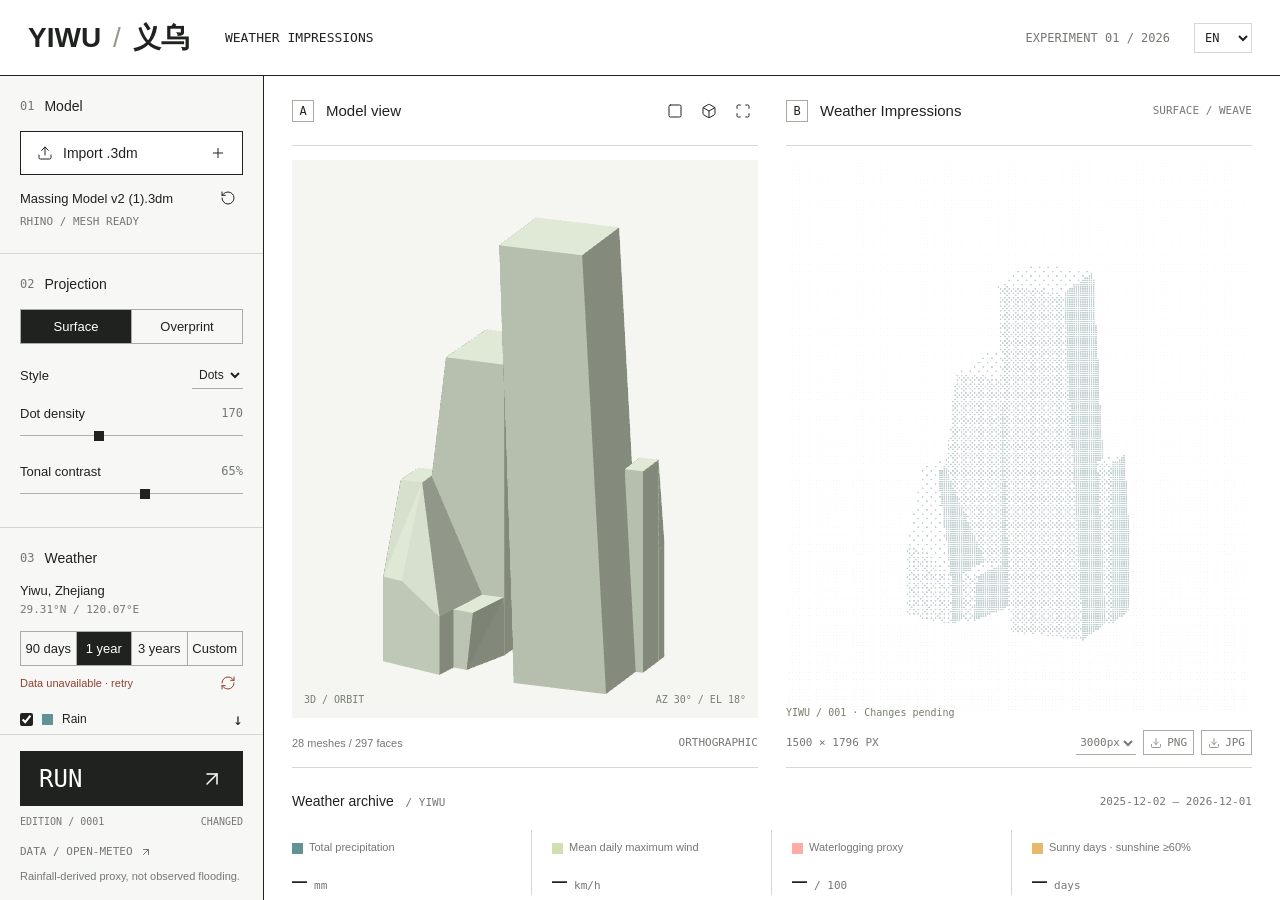
==== index.html @ 18958298 "Add configurable woven weather marks and updated palette" ====
<!doctype html>
<html lang="en">
<head>
  <meta charset="UTF-8">

  <meta name="viewport" content="width=device-width, initial-scale=1">
  <title>YIWU / Weather Impressions / 2</title>
  <meta name="description" content="义乌气象与三维建筑的点阵印象实验。">
  <link rel="icon" href="data:image/svg+xml,%3Csvg xmlns='http://www.w3.org/2000/svg' viewBox='0 0 32 32'%3E%3Cpath fill='%23191919' d='M0 0h32v32H0z'/%3E%3Ccircle cx='10' cy='10' r='4' fill='%2371d0f1'/%3E%3Ccircle cx='22' cy='10' r='4' fill='%23fbf398'/%3E%3Ccircle cx='10' cy='22' r='4' fill='%23BDDA78'/%3E%3Ccircle cx='22' cy='22' r='4' fill='%23a182bb'/%3E%3C/svg%3E">
  <link rel="stylesheet" href="./style.css">
  <link rel="stylesheet" href="./patterns.css">
  <script type="importmap">{"imports":{"three":"./vendor/three.module.js"}}</script>
  <script src="./vendor/lucide.min.js" defer></script>
  <script src="./app.js" type="module"></script>
</head>
<body>
  <header class="masthead">
    <a class="wordmark" href="./">YIWU<span>/</span>义乌</a>
    <div class="mast-title">WEATHER IMPRESSIONS <span>气象印迹</span></div>
    <div class="header-end"><span class="edition mono">EXPERIMENT 01 / 2026</span><select id="language" aria-label="语言"><option value="en">EN</option><option value="zh">中文</option></select></div>
  </header>
  <div class="studio">
    <aside class="controls" aria-label="生成设置">
      <div class="control-scroll">
      <section>
        <h2><span class="mono">01</span> 模型 <small>MODEL</small></h2>
        <button id="upload" class="upload"><i data-lucide="upload"></i><span>导入 .3dm</span><i data-lucide="plus"></i></button>
        <input id="file" type="file" accept=".3dm" hidden>
        <div class="file-row"><span id="model-name">双塔 / 内置示例</span><button id="demo" class="icon" title="恢复默认模型" aria-label="恢复默认模型"><i data-lucide="rotate-ccw"></i></button></div>
        <p id="model-status" class="meta" role="status">DEMO GEOMETRY / Z-UP</p>
      </section>
      <section>
        <h2><span class="mono">02</span> 视图 <small>PROJECTION</small></h2>
        <div class="seg" role="group" aria-label="投影方式"><button data-mode="surface" class="active" aria-pressed="true">可见表面</button><button data-mode="layers" aria-pressed="false">多层叠印</button></div>
        <label class="control-row" for="style">生成风格<select id="style"><option value="dots">点阵 / Dots</option></select></label>
        <label class="range-label" for="density">点阵密度<output id="density-value">360</output></label>
        <input id="density" type="range" min="120" max="480" value="360" step="20">
        <label class="range-label" for="contrast">明暗对比<output id="contrast-value">65%</output></label>
        <input id="contrast" type="range" min="20" max="100" value="65">
        <div id="layer-control" hidden><label class="range-label" for="layers">叠印层数<output id="layers-value">6</output></label><input id="layers" type="range" min="3" max="12" value="6"></div>
      </section>
      <section>
        <h2><span class="mono">03</span> 气象 <small>WEATHER</small></h2>
        <div class="location"><span>义乌 · 浙江</span><span class="mono">29.31°N / 120.07°E</span></div>
        <div class="seg periods" role="group" aria-label="气象时间范围"><button data-period="90">90天</button><button data-period="365" class="active" aria-pressed="true">1年</button><button data-period="1095">3年</button><button data-period="custom">自定</button></div>
        <div id="custom-dates" class="date-fields" hidden><label>开始<input id="start-date" type="date" min="1940-01-01"></label><label>结束<input id="end-date" type="date" min="1940-01-01"></label><button id="apply-dates">应用日期</button></div>
        <div class="weather-status"><span id="weather-status" role="status">正在读取历史气象…</span><button id="refresh-weather" class="icon" title="重新读取气象数据" aria-label="重新读取气象数据"><i data-lucide="refresh-cw"></i></button></div>
        <div class="channels">
          <label><input type="checkbox" data-channel="rain" checked><span class="swatch rain"></span><span>降雨</span><span class="direction">↓</span></label>
          <label><input type="checkbox" data-channel="wind" checked><span class="swatch wind"></span><span>风</span><span class="direction">↔</span></label>
          <label><input type="checkbox" data-channel="flood" checked><span class="swatch flood"></span><span>积水潜势 <small>推算</small></span><span class="direction">↑</span></label>
          <label><input type="checkbox" data-channel="sun" checked><span class="swatch sun"></span><span>晴天</span><span class="direction">↓</span></label>
        </div>
        <label class="range-label" for="intensity">色彩强度<output id="intensity-value">95%</output></label>
        <input id="intensity" type="range" min="0" max="100" value="95">
      </section>
      <section id="pattern-controls"></section>
      </div>
      <div class="run-area"><button id="run" class="run"><span>RUN</span><i data-lucide="arrow-up-right"></i></button><div class="run-meta mono"><span id="seed-label">EDITION / 0000</span><span id="run-state">READY</span></div></div>
      <footer class="sidebar-footer"><a href="https://open-meteo.com/en/docs/historical-weather-api" target="_blank" rel="noreferrer">DATA / OPEN-METEO <i data-lucide="arrow-up-right"></i></a><span>积水潜势为降雨衍生指标，非洪水实测。</span></footer>
    </aside>
    <main>
      <div class="workspace">
        <section class="view model-view">
          <div class="view-heading"><h1><span class="mono">A</span> 模型视角</h1><div class="tools"><button class="icon" id="front" title="正视图" aria-label="正视图"><i data-lucide="square"></i></button><button class="icon" id="iso" title="轴测视图" aria-label="轴测视图"><i data-lucide="box"></i></button><button class="icon" id="fit" title="适配模型" aria-label="适配模型"><i data-lucide="maximize"></i></button></div></div>
          <div class="stage" id="model-stage"><div id="viewport" tabindex="0" aria-label="三维模型，可拖动旋转" role="img"></div><span class="stage-corner mono">3D / ORBIT</span><span id="angle-label" class="angle mono">AZ 0° / EL 0°</span></div>
          <div class="view-footer"><span id="geometry-info">内置建筑模型</span><span class="mono" id="camera-label">ORTHOGRAPHIC</span></div>
        </section>
        <section class="view print-view">
          <div class="view-heading"><h2><span class="mono">B</span> 气象印迹</h2><span class="mono" id="print-mode">SURFACE / DOTS</span></div>
          <div class="stage" id="print-stage"><canvas id="artwork" width="1500" height="1800" aria-label="气象点阵生成图"></canvas><span class="stage-corner mono" id="print-tag">YIWU / 001</span><div class="working" id="working" hidden>GENERATING<span>···</span></div></div>
          <div class="view-footer"><span id="print-info" class="mono">1500 × 1800 PX</span><div class="export-tools"><select id="resolution" aria-label="导出分辨率"><option value="1500">1500px</option><option value="3000" selected>3000px</option><option value="4500">4500px</option></select><button id="png" title="下载 PNG"><i data-lucide="download"></i>PNG</button><button id="jpeg" title="下载 JPEG"><i data-lucide="download"></i>JPG</button></div></div>
        </section>
      </div>
      <section class="climate-band" aria-label="历史气象概览">
        <div class="climate-title"><h2>气象档案 <span class="mono">/ YIWU</span></h2><span id="date-label" class="mono">—</span></div>
        <div class="metrics">
          <div><span class="metric-label"><i class="swatch rain"></i>累计降雨</span><strong id="rain-stat">—</strong><small>mm</small></div>
          <div><span class="metric-label"><i class="swatch wind"></i>日最大风速均值</span><strong id="wind-stat">—</strong><small id="wind-unit">km/h</small></div>
          <div><span class="metric-label"><i class="swatch flood"></i>积水潜势 · 推算</span><strong id="flood-stat">—</strong><small>/ 100</small></div>
          <div><span class="metric-label"><i class="swatch sun"></i>晴天 · 日照占比≥60%</span><strong id="sun-stat">—</strong><small>天</small></div>
        </div>
        <div class="timeline"><canvas id="weather-chart" height="60" aria-label="每日降雨时间序列"></canvas><span class="mono">PRECIPITATION / DAILY</span></div>
        <div class="data-credit"><span id="data-description">历史气象再分析数据</span><span id="data-age"></span></div>
      </section>
    </main>
  </div>
  <div id="toast" role="status" hidden></div>
</body>
</html>
---- style.css ----
:root{font-family:Arial,"Microsoft YaHei",sans-serif;color:#202220;background:#fff;font-size:14px;--line:#d5d7d2;--ink:#202220;--muted:#747872;--rain:#71d0f1;--wind:#bdda78;--flood:#a182bb;--sun:#fbf398;--mono:"Cascadia Code",Consolas,monospace}
*{box-sizing:border-box;letter-spacing:0}body{margin:0}button,input,select{font:inherit;color:inherit}button{border:1px solid var(--line);border-radius:0;background:#fff;cursor:pointer}button:hover{background:#eeefe9;border-color:#8c9187}button:disabled{opacity:.45;cursor:wait}button:focus-visible,a:focus-visible,input:focus-visible,select:focus-visible{outline:2px solid #527844;outline-offset:3px}button svg{width:16px;height:16px;stroke-width:1.5;flex:none}a{color:inherit}h1,h2,p{margin:0}.mono{font-family:var(--mono);font-size:12px;font-weight:400}.masthead{height:76px;border-bottom:1px solid var(--ink);display:flex;align-items:center;padding:0 28px;gap:36px}.wordmark{text-decoration:none;font-size:28px;font-weight:700;white-space:nowrap}.wordmark span{font-weight:400;padding:0 12px;color:#93988d}.mast-title{font:13px var(--mono)}.mast-title span{margin-left:20px;color:var(--muted)}.edition{margin-left:auto;color:var(--muted)}.studio{display:grid;grid-template-columns:264px minmax(0,1fr);min-height:calc(100vh - 76px)}.controls{background:#f7f8f5;border-right:1px solid var(--ink);display:flex;flex-direction:column}.controls section{padding:22px 20px;border-bottom:1px solid var(--line)}.controls h2{font-size:14px;font-weight:500;display:flex;align-items:center;gap:10px;margin-bottom:17px}.controls h2>.mono{color:var(--muted)}.controls h2 small{font:12px var(--mono);color:var(--muted);margin-left:auto}.upload{width:100%;display:flex;align-items:center;justify-content:space-between;height:44px;border-color:var(--ink)}.upload span{margin-right:auto;margin-left:10px}.upload svg{margin:0 10px}.upload svg:first-child{margin-right:0}.file-row{display:flex;align-items:center;justify-content:space-between;gap:8px;margin-top:8px}.file-row>span{white-space:nowrap;overflow:hidden;text-overflow:ellipsis;font-size:13px}.icon{width:30px;height:30px;flex:none;display:inline-flex;align-items:center;justify-content:center;border:0;background:transparent}.meta{font:11px/1.6 var(--mono);color:var(--muted);overflow-wrap:anywhere}.seg{display:flex;border:1px solid #a9aea5;min-width:0}.seg button{flex:1;border:0;border-right:1px solid #a9aea5;padding:9px 3px;background:transparent;font-size:13px;white-space:nowrap}.seg button:last-child{border-right:0}.seg button.active{background:var(--ink);color:#fff}.control-row{display:flex;align-items:center;justify-content:space-between;gap:6px;margin-top:18px;font-size:13px}select{background:transparent;border:0;border-bottom:1px solid #a9aea5;padding:5px 3px;font-size:12px;max-width:100%}.range-label{display:flex;justify-content:space-between;font-size:13px;margin-top:17px}.range-label output{font:12px var(--mono);color:var(--muted)}input[type=range]{appearance:none;height:16px;width:100%;margin:7px 0 0;background:transparent;cursor:pointer}input[type=range]::-webkit-slider-runnable-track{height:1px;background:#aeb2aa}input[type=range]::-webkit-slider-thumb{appearance:none;height:10px;width:10px;background:var(--ink);margin-top:-4px;border-radius:0}input[type=range]::-moz-range-track{height:1px;background:#aeb2aa}input[type=range]::-moz-range-thumb{height:10px;width:10px;border:0;background:var(--ink);border-radius:0}.location{display:flex;flex-direction:column;gap:5px;margin-bottom:15px;font-size:13px}.location .mono{font-size:11px;color:var(--muted)}.weather-status{display:flex;justify-content:space-between;align-items:center;font-size:11px;color:var(--muted);min-height:35px}.weather-status.error{color:#943f32}.channels{display:grid;gap:10px;margin:9px 0}.channels label{display:flex;align-items:center;gap:9px;font-size:13px;cursor:pointer}.channels input{width:13px;height:13px;margin:0;accent-color:var(--ink)}.swatch{display:inline-block;width:11px;height:11px;flex:none}.rain{background:var(--rain)}.wind{background:var(--wind)}.flood{background:var(--flood)}.sun{background:var(--sun)}.channels small{font-size:11px;color:var(--muted)}.direction{margin-left:auto;font:16px var(--mono)}.run-area{padding:20px}.run{width:100%;height:55px;background:var(--ink);color:#fff;border:1px solid var(--ink);display:flex;align-items:center;justify-content:space-between;padding:0 18px;font:24px var(--mono)}.run:hover{background:#353a32;color:var(--wind)}.run svg{width:24px;height:24px}.run-meta{display:flex;justify-content:space-between;margin-top:10px;font-size:10px;color:var(--muted)}.sidebar-footer{margin-top:auto;padding:2px 20px 20px;display:flex;flex-direction:column;gap:10px;font-size:11px;line-height:1.6;color:var(--muted)}.sidebar-footer a{display:flex;gap:7px;align-items:center;font:11px var(--mono);text-decoration:none}.sidebar-footer svg{width:12px;height:12px}main{min-width:0;padding:0 28px}.workspace{display:grid;grid-template-columns:1fr 1fr;gap:28px}.view{min-width:0}.view-heading{height:70px;display:flex;align-items:center;justify-content:space-between;gap:10px;border-bottom:1px solid var(--line)}.view-heading h1,.view-heading h2{font-size:15px;font-weight:500;display:flex;align-items:center;gap:12px}.view-heading h1>.mono,.view-heading h2>.mono{border:1px solid #a7aca2;width:22px;height:22px;display:grid;place-items:center}.view-heading>.mono{font-size:11px;color:var(--muted)}.tools{display:flex;gap:4px}.stage{position:relative;height:min(62vh,660px);min-height:380px;margin-top:14px;overflow:hidden;background:#fff}.model-view .stage{background:#f5f6f2}#viewport{position:absolute;inset:0;touch-action:none;cursor:grab;outline-offset:-4px}#viewport:active{cursor:grabbing}#viewport canvas{display:block;width:100%;height:100%}#artwork{width:100%;height:100%;object-fit:contain;display:block}.stage-corner{position:absolute;left:12px;bottom:13px;color:#777e70;font-size:10px;pointer-events:none}.angle{position:absolute;right:12px;bottom:13px;font-size:10px;color:#777e70;pointer-events:none}.print-view .stage-corner{left:0;bottom:0}.view-footer{min-height:50px;border-bottom:1px solid var(--line);display:flex;align-items:center;justify-content:space-between;gap:6px;font-size:11px;color:var(--muted)}.view-footer .mono{font-size:11px}.export-tools{display:flex;align-items:center;gap:7px;flex-wrap:wrap}.export-tools button{display:flex;align-items:center;gap:5px;padding:5px 6px;font:11px var(--mono);border-color:#a9aea5}.export-tools svg{width:12px;height:12px}.export-tools select{font:11px var(--mono);padding:4px 0}.climate-band{padding:25px 0 16px}.climate-title{display:flex;justify-content:space-between;align-items:center;gap:10px}.climate-title h2{font-size:14px;font-weight:500}.climate-title h2 span{color:var(--muted);font-size:11px;margin-left:8px}.climate-title>.mono{font-size:11px;color:var(--muted)}.metrics{display:grid;grid-template-columns:repeat(4,1fr);margin-top:21px}.metrics>div{border-right:1px solid var(--line);padding-left:20px}.metrics>div:first-child{padding-left:0}.metrics>div:last-child{border:0}.metric-label{display:flex;align-items:center;gap:6px;font-size:11px;color:var(--muted);min-height:28px}.metrics strong{font:25px var(--mono);font-weight:400}.metrics small{font:11px var(--mono);color:var(--muted);margin-left:7px}.timeline{position:relative;margin-top:20px;height:65px;border-bottom:1px solid var(--line)}#weather-chart{width:100%;height:50px;display:block}.timeline>span{position:absolute;right:0;bottom:4px;background:#fff;font-size:9px;color:var(--muted);padding-left:8px}.data-credit{display:flex;justify-content:space-between;gap:10px;font-size:10px;color:var(--muted);padding-top:9px;line-height:1.6}.date-fields{margin-top:12px;display:grid;gap:9px}.date-fields label{display:flex;flex-direction:column;gap:4px;font-size:12px}.date-fields input{width:100%;min-width:0;background:white;border:1px solid var(--line);padding:7px}.date-fields button{padding:8px}.working{position:absolute;inset:0;background:#ffffffbd;display:flex;align-items:center;justify-content:center;font:14px var(--mono)}.working span{margin-left:8px}#toast{position:fixed;bottom:24px;left:50%;transform:translateX(-50%);max-width:min(600px,90vw);background:#202220;color:#fff;padding:12px 20px;font-size:13px;line-height:1.6;z-index:20;box-shadow:0 3px 20px #0002}[hidden]{display:none!important}
.control-scroll{display:contents}
.header-end{margin-left:auto;display:flex;align-items:center;gap:24px}.header-end select{border:1px solid var(--line);padding:6px;font:12px var(--mono)}html[lang=en] .mast-title span{display:none}.metric-label{line-height:1.4;min-height:36px}.channels label{font-size:12px}.channels label span:not(.swatch):not(.direction){min-width:0}.controls h2 small{font-size:10px}.data-credit{flex-wrap:wrap}.print-view .stage-corner{font-size:10px}
html[lang=en] .controls h2 small{display:none}
@media(min-width:821px){body{overflow:hidden}.studio{height:calc(100dvh - 76px);min-height:0}.controls{height:100%;min-height:0}.control-scroll{display:block;overflow-y:auto;min-height:0;flex:1}.run-area{flex:none;border-top:1px solid var(--line);padding:16px 20px}.sidebar-footer{flex:none;margin:0;padding-bottom:14px}main{height:100%;overflow-y:auto}}
@media(min-width:1700px){main{padding:0 40px}.workspace{gap:40px}.stage{height:66vh;max-height:800px}}
@media(max-width:1150px){.studio{grid-template-columns:230px minmax(0,1fr)}.controls section{padding:18px 16px}main{padding:0 18px}.workspace{gap:18px}.masthead{padding:0 20px;gap:24px}.edition{display:none}.stage{height:52vh;min-height:340px}.view-heading>.mono{font-size:9px}.view-footer{align-items:flex-start;flex-direction:column;justify-content:center;padding:8px 0;min-height:66px}.metric-label{font-size:10px}.metrics>div{padding-left:10px}.metrics strong{font-size:20px}.metrics small{font-size:10px}.controls h2{gap:8px}}
@media(max-width:820px){.masthead{height:68px;padding:0 16px;gap:20px}.wordmark{font-size:24px}.mast-title{font-size:11px}.mast-title span{display:none}.studio{display:flex;flex-direction:column}.controls{border-right:0;border-bottom:1px solid var(--ink);display:grid;grid-template-columns:1fr 1fr}.controls section{border-right:1px solid var(--line);padding:16px}.controls section:nth-child(3){grid-column:1/3}.location{flex-direction:row;justify-content:space-between}.channels{display:grid;grid-template-columns:1fr 1fr;column-gap:24px}.run-area{padding:16px}.sidebar-footer{padding:16px;justify-content:center;margin:0}.workspace{gap:16px}.view-heading{height:58px}.stage{height:440px;min-height:0}.view-heading>.mono{display:none}.climate-band{padding-top:20px}.climate-title{align-items:flex-start;flex-direction:column}.metrics{grid-template-columns:1fr 1fr;gap:20px}.metrics>div:nth-child(odd){padding-left:0}.metrics>div:nth-child(even){border:0}.metric-label{font-size:11px}.metrics strong{font-size:24px}.data-credit{flex-direction:column;gap:2px}}
@media(max-width:540px){.mast-title{font-size:10px}.wordmark{font-size:23px}.wordmark span{padding:0 8px}.masthead{gap:16px}main{padding:0 16px}.workspace{grid-template-columns:1fr;gap:8px}.stage{height:440px}.view-heading>.mono{display:block}.view-footer{flex-direction:row;align-items:center;min-height:50px}.view-heading{height:52px}.controls h2 small{font-size:10px}.controls h2{font-size:13px}.seg button{font-size:12px}.file-row>span{font-size:11px}.control-row{font-size:12px;flex-wrap:wrap}.range-label{font-size:12px}.meta{font-size:9px}.run{height:52px}.run-meta{font-size:9px}.sidebar-footer{font-size:10px}.sidebar-footer a{font-size:10px}.location .mono{font-size:10px}.channels{gap:12px 20px}.export-tools{gap:5px}.export-tools button{padding:5px}.metrics{margin-top:12px}}
@media(max-width:540px){.mast-title{display:none}.header-end{gap:0}.view-heading>.mono{font-size:9px}.view-heading h2{font-size:14px}.upload svg:last-child{display:none}.upload span{white-space:nowrap}}
---- patterns.css ----
:root{--rain:#619394;--wind:#d0e0b1;--flood:#fdada4;--sun:#e8b86c}
#pattern-controls{min-width:0}
#pattern-controls h2{margin-bottom:14px}
.pattern-base-row,.pattern-color-row,.pattern-select-row{display:flex;align-items:center;justify-content:space-between;gap:8px;font-size:12px;min-width:0}
.pattern-base-row{padding-bottom:14px;border-bottom:1px solid var(--line)}
.pattern-color-value{display:flex;align-items:center;gap:8px;min-width:0}
.pattern-color-value output{font:10px var(--mono);color:var(--muted);white-space:nowrap}
#pattern-controls input[type=color]{appearance:none;width:26px;height:24px;flex:none;padding:2px;border:1px solid #a9aea5;background:#fff;cursor:pointer}
#pattern-controls input[type=color]::-webkit-color-swatch-wrapper{padding:0}
#pattern-controls input[type=color]::-webkit-color-swatch{border:0}
#pattern-controls input[type=color]::-moz-color-swatch{border:0}
.pattern-tabs{display:grid;grid-template-columns:repeat(4,minmax(0,1fr));gap:0;margin:14px 0 16px;border-bottom:1px solid #a9aea5}
.pattern-tabs button{display:flex;flex-direction:column;align-items:center;justify-content:center;gap:6px;min-width:0;height:48px;padding:5px 2px 8px;border:0;border-bottom:2px solid transparent;background:transparent;font-size:11px}
.pattern-tabs button[aria-selected=true]{border-bottom-color:var(--ink);font-weight:700}
.pattern-tabs button:hover{background:#e9ece6}
.pattern-tab-swatch{width:12px;height:5px;flex:none}
.pattern-select-row{margin-bottom:12px}
.pattern-select-row select{min-width:0;max-width:145px;width:65%;font-size:11px}
.pattern-range{margin-top:13px}
.pattern-range label{display:flex;justify-content:space-between;align-items:baseline;gap:7px;font-size:12px;line-height:1.3}
.pattern-range output{font:11px var(--mono);color:var(--muted);flex:none}
#pattern-controls input[type=range]{display:block;margin-top:5px}
.pattern-advanced{margin-top:15px;border-top:1px solid var(--line);padding-top:11px}
.pattern-advanced summary{font-size:11px;color:var(--muted);cursor:pointer;line-height:1.5}
.pattern-advanced summary:focus-visible{outline:2px solid #527844;outline-offset:3px}
.pattern-actions{display:flex;justify-content:flex-end;margin-top:8px;height:27px}
.pattern-actions .icon{width:27px;height:27px}
@media(max-width:820px){#pattern-controls{grid-column:1/3}.pattern-select-row select{width:auto;min-width:145px}.pattern-tabs{max-width:320px}.pattern-base-row,.pattern-color-row,.pattern-select-row,.pattern-range,.pattern-advanced,.pattern-actions{max-width:100%}.pattern-range label{font-size:12px}}
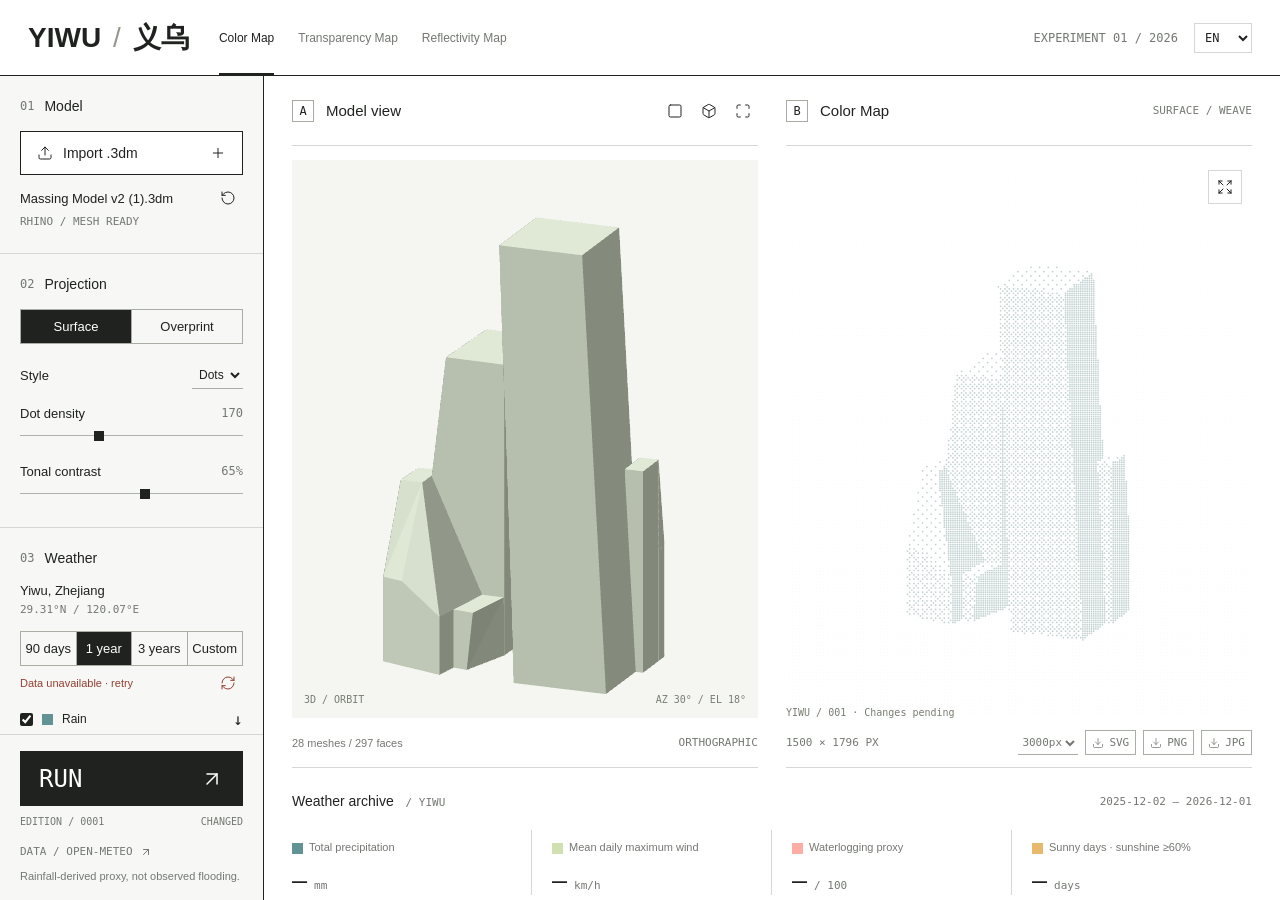
==== commit f3b09da0: "Fix cached wind menu compatibility and version published module graph" ====
--- a/index.html
+++ b/index.html
@@ -2,21 +2,22 @@
 <html lang="en">
 <head>
   <meta charset="UTF-8">
-
+  <base href="./">
   <meta name="viewport" content="width=device-width, initial-scale=1">
-  <title>YIWU / Weather Impressions / 2</title>
+  <title>YIWU / Color Map</title>
   <meta name="description" content="义乌气象与三维建筑的点阵印象实验。">
   <link rel="icon" href="data:image/svg+xml,%3Csvg xmlns='http://www.w3.org/2000/svg' viewBox='0 0 32 32'%3E%3Cpath fill='%23191919' d='M0 0h32v32H0z'/%3E%3Ccircle cx='10' cy='10' r='4' fill='%2371d0f1'/%3E%3Ccircle cx='22' cy='10' r='4' fill='%23fbf398'/%3E%3Ccircle cx='10' cy='22' r='4' fill='%23BDDA78'/%3E%3Ccircle cx='22' cy='22' r='4' fill='%23a182bb'/%3E%3C/svg%3E">
-  <link rel="stylesheet" href="./style.css">
-  <link rel="stylesheet" href="./patterns.css">
-  <script type="importmap">{"imports":{"three":"./vendor/three.module.js"}}</script>
+  <link rel="stylesheet" href="./style.css?v=c5569a38ad9b">
+  <link rel="stylesheet" href="./patterns.css?v=c5569a38ad9b">
+  <link rel="stylesheet" href="./maps.css?v=c5569a38ad9b">
+  <script type="importmap">{"imports":{"three":"./vendor/three.module.js","./app.js":"./app.js?v=c5569a38ad9b","./image-viewer.js":"./image-viewer.js?v=c5569a38ad9b","./geometry.js":"./geometry.js?v=c5569a38ad9b","./model-bounds.js":"./model-bounds.js?v=c5569a38ad9b","./weather.js":"./weather.js?v=c5569a38ad9b","./i18n.js":"./i18n.js?v=c5569a38ad9b","./art-legacy.js":"./art-legacy.js?v=c5569a38ad9b","./art-transparency.js":"./art-transparency.js?v=c5569a38ad9b","./art-reflectivity.js":"./art-reflectivity.js?v=c5569a38ad9b","./svg-utils.js":"./svg-utils.js?v=c5569a38ad9b","./pattern-settings.js":"./pattern-settings.js?v=c5569a38ad9b","./pattern-controls.js":"./pattern-controls.js?v=c5569a38ad9b"}}</script>
   <script src="./vendor/lucide.min.js" defer></script>
-  <script src="./app.js" type="module"></script>
+  <script src="./app.js?v=c5569a38ad9b" type="module"></script>
 </head>
-<body>
+<body data-map="color">
   <header class="masthead">
     <a class="wordmark" href="./">YIWU<span>/</span>义乌</a>
-    <div class="mast-title">WEATHER IMPRESSIONS <span>气象印迹</span></div>
+    <nav class="map-nav" aria-label="Map views"><a href="./" aria-current="page">Color Map</a><a href="./transparency/">Transparency Map</a><a href="./reflectivity/">Reflectivity Map</a></nav>
     <div class="header-end"><span class="edition mono">EXPERIMENT 01 / 2026</span><select id="language" aria-label="语言"><option value="en">EN</option><option value="zh">中文</option></select></div>
   </header>
   <div class="studio">
@@ -67,7 +68,7 @@
           <div class="view-footer"><span id="geometry-info">内置建筑模型</span><span class="mono" id="camera-label">ORTHOGRAPHIC</span></div>
         </section>
         <section class="view print-view">
-          <div class="view-heading"><h2><span class="mono">B</span> 气象印迹</h2><span class="mono" id="print-mode">SURFACE / DOTS</span></div>
+          <div class="view-heading"><h2><span class="mono">B</span> Color Map</h2><span class="mono" id="print-mode">SURFACE / WEAVE</span></div>
           <div class="stage" id="print-stage"><canvas id="artwork" width="1500" height="1800" aria-label="气象点阵生成图"></canvas><span class="stage-corner mono" id="print-tag">YIWU / 001</span><div class="working" id="working" hidden>GENERATING<span>···</span></div></div>
           <div class="view-footer"><span id="print-info" class="mono">1500 × 1800 PX</span><div class="export-tools"><select id="resolution" aria-label="导出分辨率"><option value="1500">1500px</option><option value="3000" selected>3000px</option><option value="4500">4500px</option></select><button id="png" title="下载 PNG"><i data-lucide="download"></i>PNG</button><button id="jpeg" title="下载 JPEG"><i data-lucide="download"></i>JPG</button></div></div>
         </section>
--- a/maps.css
+++ b/maps.css
@@ -0,0 +1,37 @@
+body[data-map]{--map-header-height:76px}
+#artwork-vector{width:100%;height:100%;object-fit:contain;display:block;cursor:zoom-in}
+.artwork-expand{position:absolute;right:10px;top:10px;width:34px;height:34px;background:#fffffff0;border:1px solid #d5d7d2;z-index:2}
+#artwork[aria-disabled=false]{cursor:zoom-in}
+.artwork-dialog{position:fixed;inset:0;margin:auto;width:calc(100vw - 48px);height:calc(100dvh - 48px);max-width:1800px;max-height:none;padding:0;border:1px solid #b7bdbb;background:#eef1f0;color:#202220;overflow:hidden}
+.artwork-dialog::backdrop{background:#171d21b3}
+.artwork-dialog[open]{display:flex;flex-direction:column}
+.artwork-viewer-toolbar{height:56px;flex:none;display:flex;align-items:center;justify-content:space-between;gap:12px;padding:0 16px;background:#fff;border-bottom:1px solid #d5d7d2}
+.artwork-viewer-toolbar h2{font-size:14px;font-weight:500;min-width:0}
+.artwork-viewer-tools{display:flex;align-items:center;gap:6px;flex:none}
+.artwork-viewer-tools output{width:48px;text-align:center;font-size:11px}
+.artwork-viewer-tools .icon{width:34px;height:34px}
+.artwork-viewer-stage{position:relative;flex:1;min-height:0;overflow:hidden;touch-action:none;user-select:none;overscroll-behavior:contain}
+.artwork-viewer-stage.is-zoomed{cursor:grab}
+.artwork-viewer-stage.is-dragging{cursor:grabbing}
+#artwork-detail{position:absolute;left:50%;top:50%;display:block;max-width:none;max-height:none;box-shadow:0 2px 16px #1d292314;pointer-events:none}
+body.artwork-viewer-open{overflow:hidden}
+@media(max-width:640px){.artwork-dialog{width:100vw;height:100dvh;max-width:100vw;border:0}.artwork-viewer-toolbar{height:58px;padding:0 10px;gap:6px}.artwork-viewer-toolbar h2{font-size:12px;line-height:1.3}.artwork-viewer-tools{gap:2px}.artwork-viewer-tools .icon{width:32px;height:36px}.artwork-viewer-tools output{width:40px;font-size:10px}}
+body[data-map] .masthead{height:var(--map-header-height);gap:30px}
+.map-nav{display:flex;align-self:stretch;align-items:stretch;gap:24px;min-width:0}
+.map-nav a{display:flex;align-items:center;justify-content:center;border-bottom:2px solid transparent;text-decoration:none;font-size:12px;white-space:nowrap;padding-top:2px;color:var(--muted)}
+.map-nav a:hover{color:var(--ink);border-bottom-color:#a9aea5}
+.map-nav a[aria-current=page]{color:var(--ink);border-bottom-color:var(--ink)}
+body[data-map] .header-end{gap:16px}
+.transparency-options input[type=color]{appearance:none;width:30px;height:26px;flex:none;padding:2px;background:#fff;border:1px solid #a9aea5;cursor:pointer}
+.transparency-options input[type=color]::-webkit-color-swatch-wrapper{padding:0}
+.transparency-options input[type=color]::-webkit-color-swatch{border:0}
+.transparency-options input[type=color]::-moz-color-swatch{border:0}
+.transparency-ratios{display:grid;grid-template-columns:repeat(3,minmax(0,1fr));gap:20px;margin-top:20px;padding:0 0 18px;border-bottom:1px solid var(--line)}
+.transparency-ratios>div{display:flex;align-items:baseline;gap:12px;min-width:0}
+.transparency-ratios span{font-size:12px;color:var(--muted)}
+.transparency-ratios strong{font:22px var(--mono);font-weight:400}
+#reflectivity-controls select{max-width:145px}
+@media(min-width:821px){body[data-map] .studio{height:calc(100dvh - var(--map-header-height))}}
+@media(max-width:1050px){body[data-map] .edition{display:none}body[data-map] .masthead{gap:24px}.map-nav{gap:20px}}
+@media(max-width:820px){body[data-map]{--map-header-height:68px}body[data-map] .masthead{gap:18px}.map-nav{gap:16px}.map-nav a{font-size:11px}#transparency-controls,#reflectivity-controls{grid-column:1/3}.transparency-ratios>div{flex-direction:column;gap:8px}}
+@media(max-width:640px){body[data-map]{--map-header-height:116px}body[data-map] .masthead{display:grid;grid-template-columns:minmax(0,1fr) auto;grid-template-rows:62px 54px;column-gap:12px;row-gap:0;padding:0 16px}body[data-map] .wordmark{grid-column:1;grid-row:1;width:max-content}body[data-map] .header-end{grid-column:2;grid-row:1}.map-nav{grid-column:1/3;grid-row:2;display:grid;grid-template-columns:.8fr 1.2fr 1.1fr;gap:12px;width:100%}.map-nav a{font-size:11px;padding:0;white-space:normal;text-align:center;line-height:1.3}.transparency-ratios{gap:10px}.transparency-ratios strong{font-size:20px}.reflectivity-empty{padding:26px 16px}}
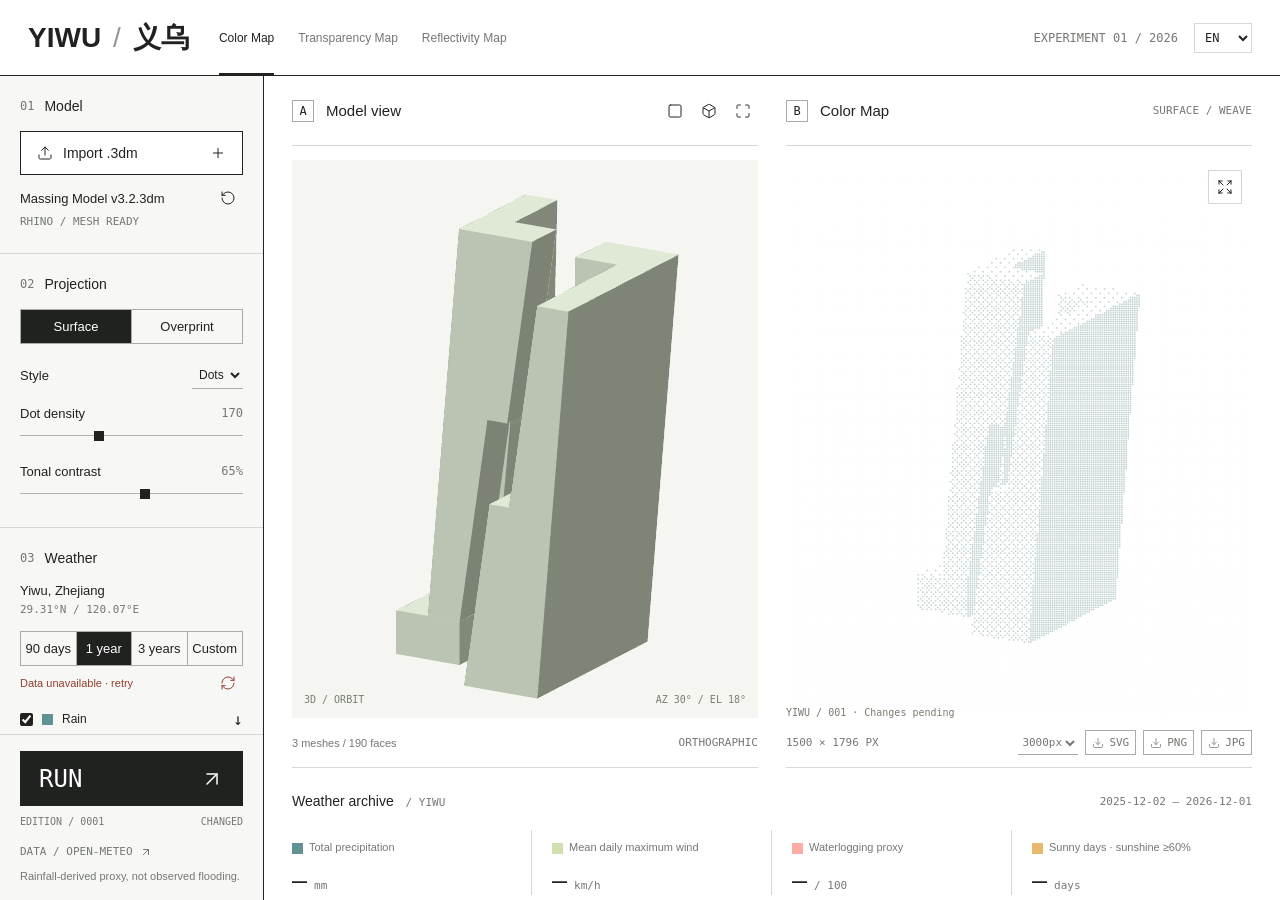
==== commit 2f46bd4a: "Replace the shared default model with Massing Model v3.2" ====
--- a/index.html
+++ b/index.html
@@ -7,12 +7,12 @@
   <title>YIWU / Color Map</title>
   <meta name="description" content="义乌气象与三维建筑的点阵印象实验。">
   <link rel="icon" href="data:image/svg+xml,%3Csvg xmlns='http://www.w3.org/2000/svg' viewBox='0 0 32 32'%3E%3Cpath fill='%23191919' d='M0 0h32v32H0z'/%3E%3Ccircle cx='10' cy='10' r='4' fill='%2371d0f1'/%3E%3Ccircle cx='22' cy='10' r='4' fill='%23fbf398'/%3E%3Ccircle cx='10' cy='22' r='4' fill='%23BDDA78'/%3E%3Ccircle cx='22' cy='22' r='4' fill='%23a182bb'/%3E%3C/svg%3E">
-  <link rel="stylesheet" href="./style.css?v=c5569a38ad9b">
-  <link rel="stylesheet" href="./patterns.css?v=c5569a38ad9b">
-  <link rel="stylesheet" href="./maps.css?v=c5569a38ad9b">
-  <script type="importmap">{"imports":{"three":"./vendor/three.module.js","./app.js":"./app.js?v=c5569a38ad9b","./image-viewer.js":"./image-viewer.js?v=c5569a38ad9b","./geometry.js":"./geometry.js?v=c5569a38ad9b","./model-bounds.js":"./model-bounds.js?v=c5569a38ad9b","./weather.js":"./weather.js?v=c5569a38ad9b","./i18n.js":"./i18n.js?v=c5569a38ad9b","./art-legacy.js":"./art-legacy.js?v=c5569a38ad9b","./art-transparency.js":"./art-transparency.js?v=c5569a38ad9b","./art-reflectivity.js":"./art-reflectivity.js?v=c5569a38ad9b","./svg-utils.js":"./svg-utils.js?v=c5569a38ad9b","./pattern-settings.js":"./pattern-settings.js?v=c5569a38ad9b","./pattern-controls.js":"./pattern-controls.js?v=c5569a38ad9b"}}</script>
+  <link rel="stylesheet" href="./style.css?v=cada4be56b64">
+  <link rel="stylesheet" href="./patterns.css?v=cada4be56b64">
+  <link rel="stylesheet" href="./maps.css?v=cada4be56b64">
+  <script type="importmap">{"imports":{"three":"./vendor/three.module.js","./app.js":"./app.js?v=cada4be56b64","./image-viewer.js":"./image-viewer.js?v=cada4be56b64","./geometry.js":"./geometry.js?v=cada4be56b64","./model-bounds.js":"./model-bounds.js?v=cada4be56b64","./weather.js":"./weather.js?v=cada4be56b64","./i18n.js":"./i18n.js?v=cada4be56b64","./art-legacy.js":"./art-legacy.js?v=cada4be56b64","./art-transparency.js":"./art-transparency.js?v=cada4be56b64","./art-reflectivity.js":"./art-reflectivity.js?v=cada4be56b64","./svg-utils.js":"./svg-utils.js?v=cada4be56b64","./pattern-settings.js":"./pattern-settings.js?v=cada4be56b64","./pattern-controls.js":"./pattern-controls.js?v=cada4be56b64"}}</script>
   <script src="./vendor/lucide.min.js" defer></script>
-  <script src="./app.js?v=c5569a38ad9b" type="module"></script>
+  <script src="./app.js?v=cada4be56b64" type="module"></script>
 </head>
 <body data-map="color">
   <header class="masthead">
